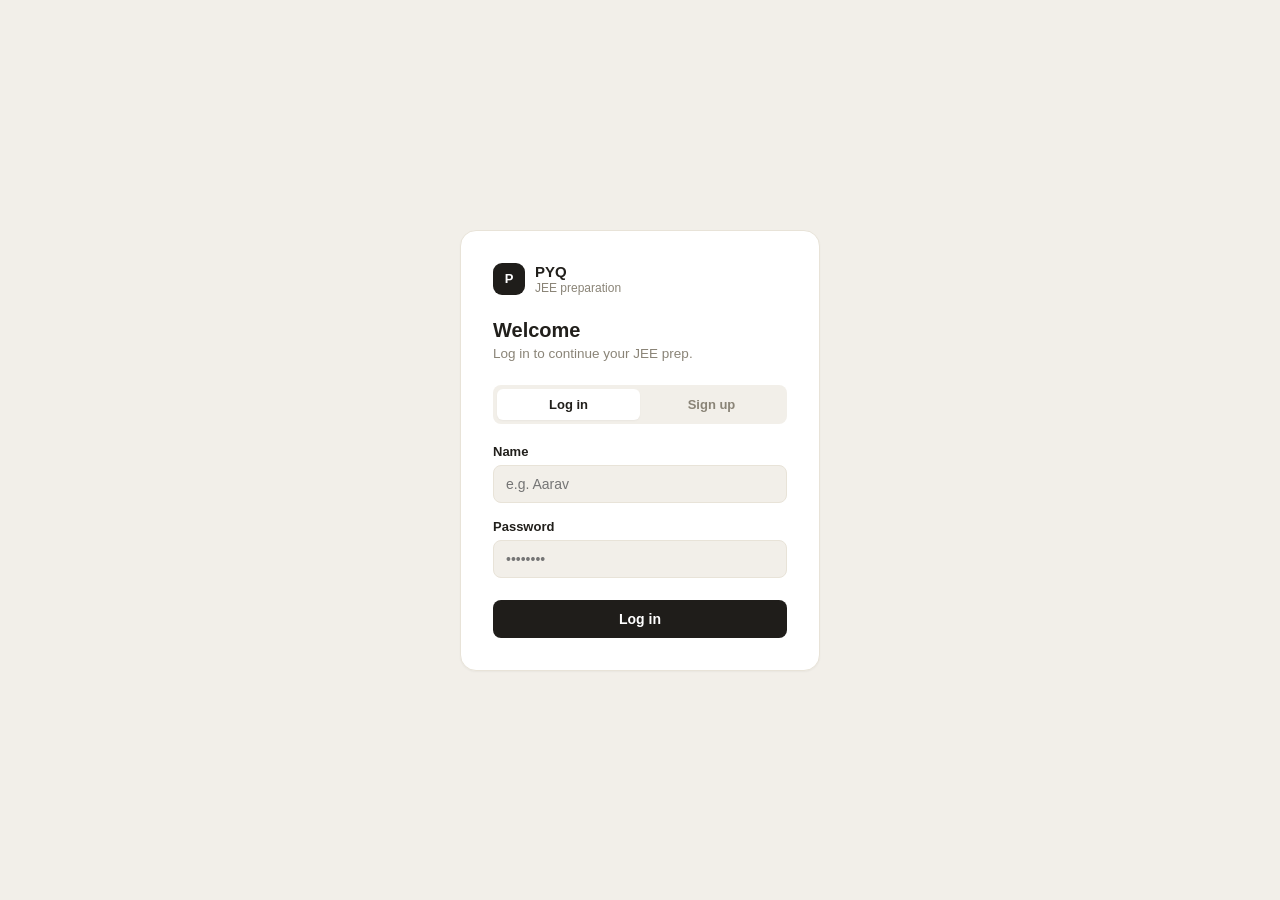
==== frontend/pages/profile.html @ 4448c102 "feat: add login and dashboard navigation" ====
<!doctype html>
<html lang="en">
<head>
  <meta charset="UTF-8" />
  <meta name="viewport" content="width=device-width, initial-scale=1.0" />
  <title>PYQ · Profile</title>
  <link rel="stylesheet" href="../css/global.css" />
  <link rel="stylesheet" href="../css/dashboard.css" />
</head>
<body data-page="profile">
  <div class="app-shell">
    <aside class="sidebar">
      <div class="sidebar-brand">
        <div class="sidebar-brand-mark">P</div>
        <div>
          <div class="sidebar-brand-title">PYQ</div>
          <div class="sidebar-brand-subtitle">JEE preparation</div>
        </div>
      </div>

      <nav class="sidebar-nav">
        <a class="sidebar-link" data-nav-page="dashboard" href="dashboard.html">
          <span class="sidebar-link-icon">
            <svg width="16" height="16" viewBox="0 0 24 24" fill="none" stroke="currentColor" stroke-width="2"><rect x="3" y="3" width="7" height="9" rx="1.5"/><rect x="14" y="3" width="7" height="5" rx="1.5"/><rect x="14" y="12" width="7" height="9" rx="1.5"/><rect x="3" y="16" width="7" height="5" rx="1.5"/></svg>
          </span>
          Dashboard
        </a>
        <a class="sidebar-link" data-nav-page="pyq-explorer" href="pyq-explorer.html">
          <span class="sidebar-link-icon">
            <svg width="16" height="16" viewBox="0 0 24 24" fill="none" stroke="currentColor" stroke-width="2"><circle cx="11" cy="11" r="7"/><path d="M21 21l-4.3-4.3"/></svg>
          </span>
          PYQ Explorer
        </a>
        <a class="sidebar-link" data-nav-page="practice" href="practice.html">
          <span class="sidebar-link-icon">
            <svg width="16" height="16" viewBox="0 0 24 24" fill="none" stroke="currentColor" stroke-width="2"><polygon points="6 3 20 12 6 21 6 3"/></svg>
          </span>
          Practice
        </a>
        <a class="sidebar-link" data-nav-page="intelligence" href="intelligence.html">
          <span class="sidebar-link-icon">
            <svg width="16" height="16" viewBox="0 0 24 24" fill="none" stroke="currentColor" stroke-width="2"><path d="M12 3l1.8 4.6L18 9l-4.2 1.4L12 15l-1.8-4.6L6 9l4.2-1.4L12 3z"/></svg>
          </span>
          AI Intelligence
        </a>
        <a class="sidebar-link" data-nav-page="progress" href="progress.html">
          <span class="sidebar-link-icon">
            <svg width="16" height="16" viewBox="0 0 24 24" fill="none" stroke="currentColor" stroke-width="2"><path d="M3 17l6-6 4 4 8-8"/><path d="M14 7h7v7"/></svg>
          </span>
          Progress
        </a>
        <a class="sidebar-link" data-nav-page="profile" href="profile.html">
          <span class="sidebar-link-icon">
            <svg width="16" height="16" viewBox="0 0 24 24" fill="none" stroke="currentColor" stroke-width="2"><circle cx="12" cy="8" r="4"/><path d="M4 21c1.5-4 6-6 8-6s6.5 2 8 6"/></svg>
          </span>
          Profile
        </a>
      </nav>

      <div class="sidebar-footer">
        <a class="sidebar-user" href="profile.html">
          <span class="sidebar-user-avatar" data-user-initials>?</span>
          <span>
            <div class="sidebar-user-name" data-user-name>there</div>
            <div class="sidebar-user-target">Target: JEE Advanced</div>
          </span>
        </a>
      </div>
    </aside>

    <main class="main">
      <div class="topbar">
        <div>
          <h1 class="topbar-greeting">Profile</h1>
          <p class="topbar-subtitle">Your account for this prototype session.</p>
        </div>
      </div>

      <section class="card" style="max-width: 420px;">
        <div class="card-header">
          <h3 class="card-title">Signed in as</h3>
        </div>
        <div style="display:flex;align-items:center;gap:14px;margin-bottom:22px;">
          <span class="sidebar-user-avatar" data-user-initials style="width:48px;height:48px;font-size:15px;">?</span>
          <div>
            <div style="font-weight:700;font-size:15px;" data-user-name>there</div>
            <div class="sidebar-user-target">Target: JEE Advanced</div>
          </div>
        </div>
        <p style="color: var(--text-muted); font-size: 13.5px; margin-bottom: 20px;">
          This is a presentation prototype: your name is kept only in this browser's
          localStorage, there is no account on the server, and no password is checked.
        </p>
        <button class="btn btn-secondary" type="button" data-logout>Log out</button>
      </section>
    </main>
  </div>

  <script src="../js/auth.js"></script>
  <script>
    document.addEventListener("DOMContentLoaded", () => window.PyqAuth.initProtectedPage());
  </script>
</body>
</html>
---- frontend/css/global.css ----
:root {
  --bg: #f2efe9;
  --surface: #ffffff;
  --border: #e8e3d8;
  --text: #211f1b;
  --text-muted: #8a8477;
  --text-soft: #57534a;
  --accent: #1f1d1a;
  --accent-contrast: #ffffff;
  --radius-lg: 16px;
  --radius-md: 12px;
  --radius-sm: 8px;
  --shadow-card: 0 1px 2px rgba(33, 31, 27, 0.04);
}

* {
  box-sizing: border-box;
}

body {
  margin: 0;
  font-family: "Segoe UI", -apple-system, BlinkMacSystemFont, Roboto, Helvetica, Arial, sans-serif;
  background: var(--bg);
  color: var(--text);
}

a {
  color: inherit;
  text-decoration: none;
}

button {
  font-family: inherit;
}

/* App shell: fixed sidebar + scrollable main content */
.app-shell {
  display: flex;
  min-height: 100vh;
}

.sidebar {
  width: 240px;
  flex-shrink: 0;
  background: var(--surface);
  border-right: 1px solid var(--border);
  display: flex;
  flex-direction: column;
  padding: 24px 16px;
  position: sticky;
  top: 0;
  height: 100vh;
}

.sidebar-brand {
  display: flex;
  align-items: center;
  gap: 10px;
  padding: 0 8px 24px;
}

.sidebar-brand-mark {
  width: 32px;
  height: 32px;
  border-radius: 9px;
  background: var(--accent);
  color: var(--accent-contrast);
  display: flex;
  align-items: center;
  justify-content: center;
  font-weight: 700;
  font-size: 13px;
}

.sidebar-brand-title {
  font-weight: 700;
  font-size: 15px;
  line-height: 1.2;
}

.sidebar-brand-subtitle {
  font-size: 12px;
  color: var(--text-muted);
}

.sidebar-nav {
  display: flex;
  flex-direction: column;
  gap: 2px;
  flex: 1;
}

.sidebar-link {
  display: flex;
  align-items: center;
  gap: 10px;
  padding: 10px 12px;
  border-radius: var(--radius-sm);
  font-size: 14px;
  color: var(--text-soft);
  font-weight: 500;
}

.sidebar-link:hover {
  background: var(--bg);
}

.sidebar-link.active {
  background: var(--accent);
  color: var(--accent-contrast);
}

.sidebar-link-icon {
  width: 18px;
  height: 18px;
  display: inline-flex;
  align-items: center;
  justify-content: center;
  flex-shrink: 0;
}

.sidebar-footer {
  border-top: 1px solid var(--border);
  padding-top: 16px;
  margin-top: 16px;
}

.sidebar-user {
  display: flex;
  align-items: center;
  gap: 10px;
  padding: 6px 8px;
  border-radius: var(--radius-sm);
  width: 100%;
  background: none;
  border: none;
  cursor: pointer;
  text-align: left;
}

.sidebar-user:hover {
  background: var(--bg);
}

.sidebar-user-avatar {
  width: 34px;
  height: 34px;
  border-radius: 50%;
  background: var(--accent);
  color: var(--accent-contrast);
  display: flex;
  align-items: center;
  justify-content: center;
  font-size: 12px;
  font-weight: 700;
  flex-shrink: 0;
}

.sidebar-user-name {
  font-size: 13px;
  font-weight: 600;
}

.sidebar-user-target {
  font-size: 11px;
  color: var(--text-muted);
}

.main {
  flex: 1;
  padding: 28px 36px 48px;
  min-width: 0;
}

.topbar {
  display: flex;
  align-items: center;
  justify-content: space-between;
  margin-bottom: 28px;
}

.topbar-greeting {
  font-size: 24px;
  font-weight: 700;
  margin: 0 0 4px;
}

.topbar-subtitle {
  margin: 0;
  color: var(--text-muted);
  font-size: 14px;
}

.topbar-actions {
  display: flex;
  gap: 10px;
}

.icon-button {
  width: 38px;
  height: 38px;
  border-radius: 50%;
  border: 1px solid var(--border);
  background: var(--surface);
  display: flex;
  align-items: center;
  justify-content: center;
  cursor: pointer;
}

.icon-button:hover {
  background: var(--bg);
}

.card {
  background: var(--surface);
  border: 1px solid var(--border);
  border-radius: var(--radius-lg);
  box-shadow: var(--shadow-card);
  padding: 22px;
}

.card-header {
  display: flex;
  align-items: center;
  justify-content: space-between;
  margin-bottom: 14px;
}

.card-title {
  font-size: 15px;
  font-weight: 700;
  margin: 0;
}

.card-link {
  font-size: 13px;
  font-weight: 600;
  color: var(--text-soft);
}

.card-link:hover {
  text-decoration: underline;
}

.page-placeholder {
  display: flex;
  flex-direction: column;
  align-items: flex-start;
  gap: 8px;
  padding: 48px;
}

.page-placeholder h2 {
  margin: 0;
  font-size: 20px;
}

.page-placeholder p {
  margin: 0;
  color: var(--text-muted);
  max-width: 460px;
}

.btn {
  display: inline-flex;
  align-items: center;
  justify-content: center;
  gap: 8px;
  border-radius: var(--radius-sm);
  padding: 10px 18px;
  font-size: 14px;
  font-weight: 600;
  cursor: pointer;
  border: 1px solid transparent;
}

.btn-primary {
  background: var(--accent);
  color: var(--accent-contrast);
}

.btn-primary:hover {
  opacity: 0.9;
}

.btn-secondary {
  background: var(--surface);
  border-color: var(--border);
  color: var(--text);
}

.btn-secondary:hover {
  background: var(--bg);
}
---- frontend/css/dashboard.css ----
.mission-card {
  margin-bottom: 20px;
  display: flex;
  justify-content: space-between;
  gap: 24px;
}

.mission-card-main {
  flex: 1;
  min-width: 0;
}

.mission-badge {
  display: inline-block;
  font-size: 11px;
  font-weight: 700;
  letter-spacing: 0.04em;
  text-transform: uppercase;
  color: var(--text-muted);
  margin-bottom: 10px;
}

.mission-title {
  font-size: 14px;
  font-weight: 700;
  color: var(--text-soft);
  margin: 0 0 6px;
}

.mission-heading {
  font-size: 22px;
  font-weight: 700;
  margin: 0 0 10px;
  line-height: 1.3;
}

.mission-description {
  margin: 0 0 18px;
  color: var(--text-muted);
  font-size: 14px;
  line-height: 1.6;
  max-width: 560px;
}

.mission-stats {
  display: flex;
  flex-direction: column;
  gap: 14px;
  min-width: 170px;
  border-left: 1px solid var(--border);
  padding-left: 24px;
}

.mission-stat-label {
  font-size: 11px;
  text-transform: uppercase;
  letter-spacing: 0.04em;
  color: var(--text-muted);
  margin-bottom: 2px;
}

.mission-stat-value {
  font-size: 14px;
  font-weight: 700;
}

.mission-pill {
  align-self: flex-start;
  background: var(--bg);
  border-radius: 999px;
  padding: 4px 12px;
  font-size: 12px;
  font-weight: 700;
}

.dashboard-grid {
  display: grid;
  grid-template-columns: repeat(3, 1fr);
  gap: 20px;
}

.trend-list,
.recent-list,
.progress-list {
  list-style: none;
  margin: 0;
  padding: 0;
  display: flex;
  flex-direction: column;
  gap: 14px;
}

.trend-row {
  display: flex;
  align-items: center;
  justify-content: space-between;
  font-size: 13.5px;
}

.trend-row-count {
  font-weight: 700;
  color: var(--text-soft);
}

.recent-item {
  display: flex;
  align-items: center;
  justify-content: space-between;
  gap: 10px;
  padding: 8px 0;
  border-bottom: 1px solid var(--border);
}

.recent-item:last-child {
  border-bottom: none;
  padding-bottom: 0;
}

.recent-item-title {
  font-size: 13.5px;
  font-weight: 600;
  margin: 0 0 2px;
}

.recent-item-meta {
  font-size: 12px;
  color: var(--text-muted);
  margin: 0;
}

.recent-item-arrow {
  color: var(--text-muted);
  flex-shrink: 0;
}

.progress-card-subtitle {
  font-size: 12.5px;
  color: var(--text-muted);
  margin: -8px 0 14px;
}

.progress-row {
  display: flex;
  flex-direction: column;
  gap: 6px;
}

.progress-row-top {
  display: flex;
  align-items: center;
  justify-content: space-between;
  font-size: 13px;
  font-weight: 600;
}

.progress-bar-track {
  height: 6px;
  border-radius: 999px;
  background: var(--bg);
  overflow: hidden;
}

.progress-bar-fill {
  height: 100%;
  border-radius: 999px;
  background: var(--accent);
}

.intelligence-form {
  display: flex;
  flex-direction: column;
  gap: 12px;
}

.intelligence-textarea {
  width: 100%;
  min-height: 90px;
  padding: 12px 14px;
  border-radius: var(--radius-sm);
  border: 1px solid var(--border);
  background: var(--bg);
  font-family: inherit;
  font-size: 14px;
  resize: vertical;
}

.intelligence-textarea:focus {
  outline: 2px solid var(--accent);
  outline-offset: 1px;
}

.intelligence-status {
  font-size: 12.5px;
  color: var(--text-muted);
  min-height: 16px;
}

.intelligence-status.visible-error {
  color: #b5452d;
}

.intelligence-answer-box {
  margin-top: 18px;
  padding-top: 18px;
  border-top: 1px solid var(--border);
  font-size: 14px;
  line-height: 1.6;
  white-space: pre-wrap;
}

@media (max-width: 1080px) {
  .dashboard-grid {
    grid-template-columns: 1fr;
  }

  .mission-card {
    flex-direction: column;
  }

  .mission-stats {
    border-left: none;
    border-top: 1px solid var(--border);
    padding-left: 0;
    padding-top: 16px;
    flex-direction: row;
    flex-wrap: wrap;
  }
}
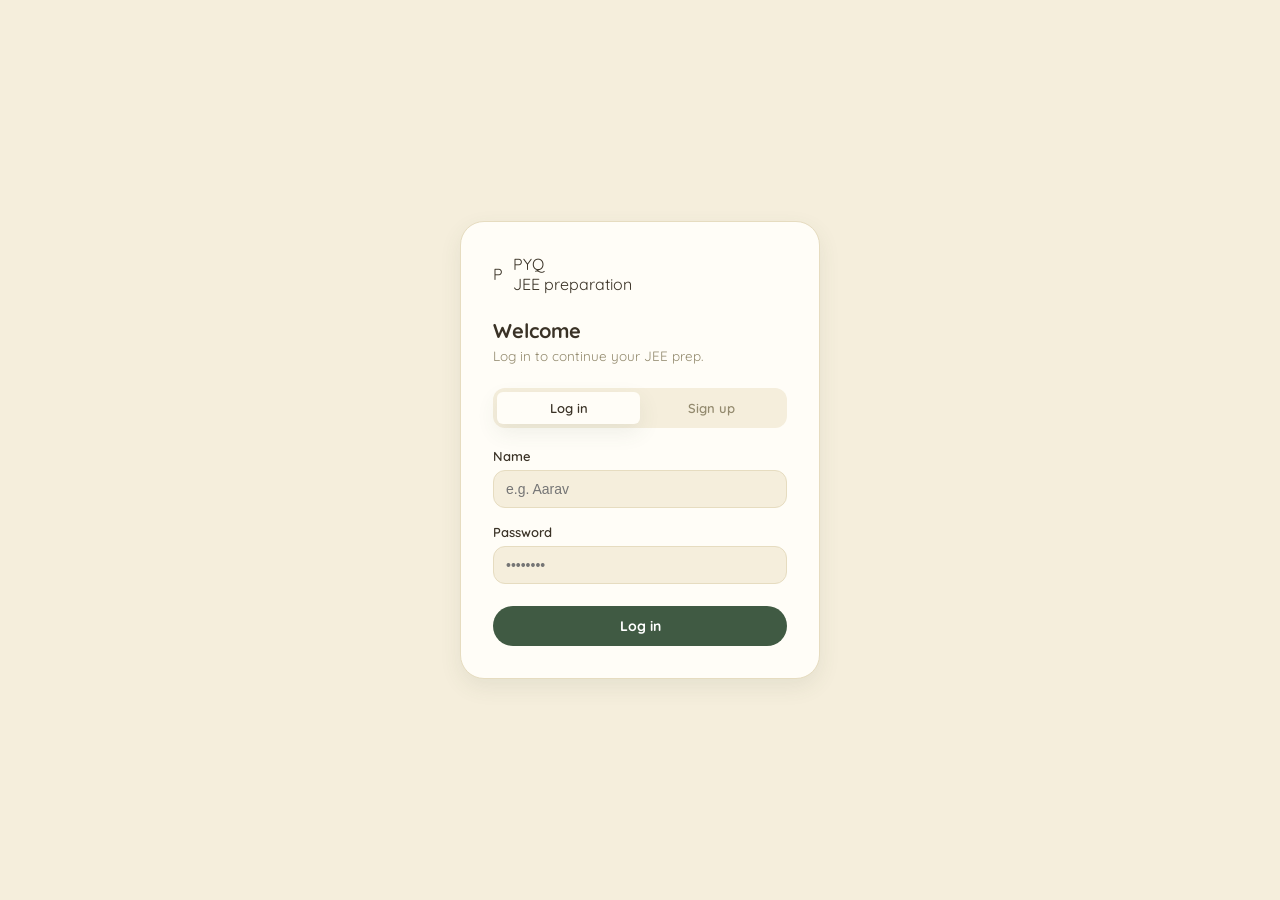
==== commit 7ff3bae5: "add docker and map" ====
--- a/frontend/pages/profile.html
+++ b/frontend/pages/profile.html
@@ -19,51 +19,42 @@
       </div>
 
       <nav class="sidebar-nav">
-        <a class="sidebar-link" data-nav-page="dashboard" href="dashboard.html">
+        <a class="sidebar-link" data-nav-page="home" href="home.html" data-tooltip="Learning World" aria-label="Learning World">
           <span class="sidebar-link-icon">
-            <svg width="16" height="16" viewBox="0 0 24 24" fill="none" stroke="currentColor" stroke-width="2"><rect x="3" y="3" width="7" height="9" rx="1.5"/><rect x="14" y="3" width="7" height="5" rx="1.5"/><rect x="14" y="12" width="7" height="9" rx="1.5"/><rect x="3" y="16" width="7" height="5" rx="1.5"/></svg>
+            <svg width="20" height="20" viewBox="0 0 24 24" fill="none" stroke="currentColor" stroke-width="2"><circle cx="12" cy="12" r="9"/><polygon points="16 8 14 14 8 16 10 10 16 8"/></svg>
           </span>
-          Dashboard
+          <span class="sr-only">Learning World</span>
         </a>
-        <a class="sidebar-link" data-nav-page="pyq-explorer" href="pyq-explorer.html">
+        <a class="sidebar-link" data-nav-page="materials" href="materials.html" data-tooltip="My Materials" aria-label="My Materials">
           <span class="sidebar-link-icon">
-            <svg width="16" height="16" viewBox="0 0 24 24" fill="none" stroke="currentColor" stroke-width="2"><circle cx="11" cy="11" r="7"/><path d="M21 21l-4.3-4.3"/></svg>
+            <svg width="20" height="20" viewBox="0 0 24 24" fill="none" stroke="currentColor" stroke-width="2"><path d="M3 7a2 2 0 0 1 2-2h4l2 2h8a2 2 0 0 1 2 2v7a2 2 0 0 1-2 2H5a2 2 0 0 1-2-2z"/></svg>
           </span>
-          PYQ Explorer
+          <span class="sr-only">My Materials</span>
         </a>
-        <a class="sidebar-link" data-nav-page="practice" href="practice.html">
+        <a class="sidebar-link" data-nav-page="learn" href="learn.html" data-tooltip="Learn" aria-label="Learn">
           <span class="sidebar-link-icon">
-            <svg width="16" height="16" viewBox="0 0 24 24" fill="none" stroke="currentColor" stroke-width="2"><polygon points="6 3 20 12 6 21 6 3"/></svg>
+            <svg width="20" height="20" viewBox="0 0 24 24" fill="none" stroke="currentColor" stroke-width="2"><path d="M12 3l1.8 4.6L18 9l-4.2 1.4L12 15l-1.8-4.6L6 9l4.2-1.4L12 3z"/></svg>
           </span>
-          Practice
+          <span class="sr-only">Learn</span>
         </a>
-        <a class="sidebar-link" data-nav-page="intelligence" href="intelligence.html">
+        <a class="sidebar-link" data-nav-page="pyq-explorer" href="pyq-explorer.html" data-tooltip="PYQ Explorer" aria-label="PYQ Explorer">
           <span class="sidebar-link-icon">
-            <svg width="16" height="16" viewBox="0 0 24 24" fill="none" stroke="currentColor" stroke-width="2"><path d="M12 3l1.8 4.6L18 9l-4.2 1.4L12 15l-1.8-4.6L6 9l4.2-1.4L12 3z"/></svg>
+            <svg width="20" height="20" viewBox="0 0 24 24" fill="none" stroke="currentColor" stroke-width="2"><circle cx="11" cy="11" r="7"/><path d="M21 21l-4.3-4.3"/></svg>
           </span>
-          AI Intelligence
+          <span class="sr-only">PYQ Explorer</span>
         </a>
-        <a class="sidebar-link" data-nav-page="progress" href="progress.html">
+        <a class="sidebar-link" data-nav-page="progress" href="progress.html" data-tooltip="My Progress" aria-label="My Progress">
           <span class="sidebar-link-icon">
-            <svg width="16" height="16" viewBox="0 0 24 24" fill="none" stroke="currentColor" stroke-width="2"><path d="M3 17l6-6 4 4 8-8"/><path d="M14 7h7v7"/></svg>
+            <svg width="20" height="20" viewBox="0 0 24 24" fill="none" stroke="currentColor" stroke-width="2"><path d="M3 17l6-6 4 4 8-8"/><path d="M14 7h7v7"/></svg>
           </span>
-          Progress
-        </a>
-        <a class="sidebar-link" data-nav-page="profile" href="profile.html">
-          <span class="sidebar-link-icon">
-            <svg width="16" height="16" viewBox="0 0 24 24" fill="none" stroke="currentColor" stroke-width="2"><circle cx="12" cy="8" r="4"/><path d="M4 21c1.5-4 6-6 8-6s6.5 2 8 6"/></svg>
-          </span>
-          Profile
+          <span class="sr-only">My Progress</span>
         </a>
       </nav>
 
       <div class="sidebar-footer">
-        <a class="sidebar-user" href="profile.html">
+        <a class="sidebar-user" href="profile.html" data-tooltip="Profile" aria-label="Profile">
           <span class="sidebar-user-avatar" data-user-initials>?</span>
-          <span>
-            <div class="sidebar-user-name" data-user-name>there</div>
-            <div class="sidebar-user-target">Target: JEE Advanced</div>
-          </span>
+          <span class="sidebar-user-name sr-only" data-user-name>there</span>
         </a>
       </div>
     </aside>
--- a/frontend/css/global.css
+++ b/frontend/css/global.css
@@ -1,25 +1,50 @@
+@import url("https://fonts.googleapis.com/css2?family=Quicksand:wght@500;600;700&display=swap");
+
 :root {
-  --bg: #f2efe9;
-  --surface: #ffffff;
-  --border: #e8e3d8;
-  --text: #211f1b;
-  --text-muted: #8a8477;
-  --text-soft: #57534a;
-  --accent: #1f1d1a;
+  --bg: #f5eedc;
+  --surface: #fffdf7;
+  --surface-soft: #fbf4e3;
+  --border: #e6dcc0;
+  --text: #3a3226;
+  --text-muted: #938a6e;
+  --text-soft: #5b5340;
+  --accent: #405a43;
+  --accent-soft: #8fa889;
+  --accent-soft-bg: rgba(143, 168, 137, 0.22);
   --accent-contrast: #ffffff;
-  --radius-lg: 16px;
-  --radius-md: 12px;
-  --radius-sm: 8px;
-  --shadow-card: 0 1px 2px rgba(33, 31, 27, 0.04);
+  --yellow: #f3d783;
+  --sky: #a9d0e8;
+  --pink: #e9b9c2;
+  --error: #c96a4e;
+  --success: #3f7a52;
+  --radius-lg: 24px;
+  --radius-md: 16px;
+  --radius-sm: 12px;
+  --shadow-card: 0 8px 22px rgba(64, 90, 67, 0.09);
+
+  /* Floating nav toolbar: dark/translucent + muted gold, independent of
+     the light content palette above since it floats over every page. */
+  --toolbar-bg: rgba(19, 17, 13, 0.78);
+  --toolbar-border: rgba(201, 162, 77, 0.3);
+  --toolbar-icon: #efe6d2;
+  --toolbar-icon-muted: #a79c82;
+  --toolbar-gold: #c9a24d;
+  --toolbar-gold-glow: rgba(201, 162, 77, 0.55);
+  --toolbar-active-bg: rgba(201, 162, 77, 0.16);
 }
 
 * {
   box-sizing: border-box;
 }
 
+html,
+body {
+  height: 100%;
+}
+
 body {
   margin: 0;
-  font-family: "Segoe UI", -apple-system, BlinkMacSystemFont, Roboto, Helvetica, Arial, sans-serif;
+  font-family: "Quicksand", "Segoe UI", -apple-system, BlinkMacSystemFont, Roboto, sans-serif;
   background: var(--bg);
   color: var(--text);
 }
@@ -33,142 +58,187 @@
   font-family: inherit;
 }
 
-/* App shell: fixed sidebar + scrollable main content */
+.sr-only {
+  position: absolute;
+  width: 1px;
+  height: 1px;
+  padding: 0;
+  margin: -1px;
+  overflow: hidden;
+  clip: rect(0, 0, 0, 0);
+  white-space: nowrap;
+  border: 0;
+}
+
+/* App shell: .sidebar is now `position: fixed` (see below), taken
+   completely out of flow, so .main naturally fills 100% of the shell
+   on its own -- no layout math needed between the two. */
 .app-shell {
   display: flex;
   min-height: 100vh;
 }
 
+/* Floating bottom-center pill nav -- dark glass + muted gold, overlays
+   every page (light content pages and the dark map alike) rather than
+   reserving layout space. */
 .sidebar {
-  width: 240px;
+  position: fixed;
+  bottom: 22px;
+  left: 50%;
+  transform: translateX(-50%);
+  width: auto;
+  height: auto;
+  display: flex;
+  flex-direction: row;
+  align-items: center;
+  gap: 4px;
+  padding: 8px;
+  border-radius: 999px;
+  background: var(--toolbar-bg);
+  border: 1px solid var(--toolbar-border);
+  box-shadow: 0 18px 40px rgba(0, 0, 0, 0.35), 0 2px 10px rgba(0, 0, 0, 0.25);
+  backdrop-filter: blur(16px);
+  -webkit-backdrop-filter: blur(16px);
+  z-index: 50;
+}
+
+.sidebar-brand {
+  display: none;
+}
+
+.sidebar-nav {
+  display: flex;
+  flex-direction: row;
+  align-items: center;
+  gap: 4px;
+}
+
+.sidebar-link {
+  position: relative;
+  display: flex;
+  align-items: center;
+  justify-content: center;
+  width: 44px;
+  height: 44px;
+  border-radius: 50%;
+  color: var(--toolbar-icon-muted);
+  transition: color 0.15s ease, background 0.15s ease, box-shadow 0.15s ease;
+}
+
+.sidebar-link:hover {
+  background: rgba(239, 230, 210, 0.08);
+  color: var(--toolbar-icon);
+}
+
+.sidebar-link.active {
+  color: var(--toolbar-gold);
+  background: var(--toolbar-active-bg);
+  box-shadow: 0 0 0 1.5px var(--toolbar-gold), 0 0 16px var(--toolbar-gold-glow);
+}
+
+.sidebar-link-icon {
+  width: 20px;
+  height: 20px;
+  display: inline-flex;
+  align-items: center;
+  justify-content: center;
   flex-shrink: 0;
-  background: var(--surface);
-  border-right: 1px solid var(--border);
-  display: flex;
-  flex-direction: column;
-  padding: 24px 16px;
-  position: sticky;
-  top: 0;
-  height: 100vh;
-}
-
-.sidebar-brand {
-  display: flex;
-  align-items: center;
-  gap: 10px;
-  padding: 0 8px 24px;
-}
-
-.sidebar-brand-mark {
-  width: 32px;
-  height: 32px;
-  border-radius: 9px;
-  background: var(--accent);
-  color: var(--accent-contrast);
-  display: flex;
-  align-items: center;
-  justify-content: center;
-  font-weight: 700;
-  font-size: 13px;
-}
-
-.sidebar-brand-title {
-  font-weight: 700;
-  font-size: 15px;
-  line-height: 1.2;
-}
-
-.sidebar-brand-subtitle {
-  font-size: 12px;
-  color: var(--text-muted);
-}
-
-.sidebar-nav {
-  display: flex;
-  flex-direction: column;
-  gap: 2px;
-  flex: 1;
-}
-
-.sidebar-link {
-  display: flex;
-  align-items: center;
-  gap: 10px;
-  padding: 10px 12px;
-  border-radius: var(--radius-sm);
-  font-size: 14px;
-  color: var(--text-soft);
-  font-weight: 500;
-}
-
-.sidebar-link:hover {
-  background: var(--bg);
-}
-
-.sidebar-link.active {
-  background: var(--accent);
-  color: var(--accent-contrast);
-}
-
-.sidebar-link-icon {
-  width: 18px;
-  height: 18px;
-  display: inline-flex;
-  align-items: center;
-  justify-content: center;
-  flex-shrink: 0;
+}
+
+/* Custom tooltip, shown above each icon (the nav is a horizontal
+   bottom bar now) on hover/focus. */
+.sidebar-link::after {
+  content: attr(data-tooltip);
+  position: absolute;
+  bottom: calc(100% + 12px);
+  left: 50%;
+  transform: translateX(-50%);
+  background: var(--toolbar-bg);
+  border: 1px solid var(--toolbar-border);
+  color: var(--toolbar-icon);
+  padding: 5px 11px;
+  border-radius: 8px;
+  font-size: 11.5px;
+  font-weight: 600;
+  white-space: nowrap;
+  opacity: 0;
+  pointer-events: none;
+  transition: opacity 0.15s ease;
+  z-index: 20;
+}
+
+.sidebar-link:hover::after,
+.sidebar-link:focus-visible::after {
+  opacity: 1;
 }
 
 .sidebar-footer {
-  border-top: 1px solid var(--border);
-  padding-top: 16px;
-  margin-top: 16px;
+  display: flex;
+  align-items: center;
 }
 
 .sidebar-user {
-  display: flex;
-  align-items: center;
-  gap: 10px;
-  padding: 6px 8px;
-  border-radius: var(--radius-sm);
-  width: 100%;
+  position: relative;
+  display: flex;
+  align-items: center;
+  justify-content: center;
+  width: 44px;
+  height: 44px;
+  border-radius: 50%;
   background: none;
   border: none;
   cursor: pointer;
-  text-align: left;
-}
-
-.sidebar-user:hover {
-  background: var(--bg);
+}
+
+.sidebar-user::after {
+  content: attr(data-tooltip);
+  position: absolute;
+  bottom: calc(100% + 12px);
+  left: 50%;
+  transform: translateX(-50%);
+  background: var(--toolbar-bg);
+  border: 1px solid var(--toolbar-border);
+  color: var(--toolbar-icon);
+  padding: 5px 11px;
+  border-radius: 8px;
+  font-size: 11.5px;
+  font-weight: 600;
+  white-space: nowrap;
+  opacity: 0;
+  pointer-events: none;
+  transition: opacity 0.15s ease;
+  z-index: 20;
+}
+
+.sidebar-user:hover::after,
+.sidebar-user:focus-visible::after {
+  opacity: 1;
 }
 
 .sidebar-user-avatar {
-  width: 34px;
-  height: 34px;
+  width: 32px;
+  height: 32px;
   border-radius: 50%;
-  background: var(--accent);
-  color: var(--accent-contrast);
-  display: flex;
-  align-items: center;
-  justify-content: center;
-  font-size: 12px;
+  background: var(--toolbar-gold);
+  color: #1a1812;
+  display: flex;
+  align-items: center;
+  justify-content: center;
+  font-size: 11px;
   font-weight: 700;
   flex-shrink: 0;
 }
 
-.sidebar-user-name {
-  font-size: 13px;
-  font-weight: 600;
-}
-
-.sidebar-user-target {
-  font-size: 11px;
-  color: var(--text-muted);
+/* Name/target text is kept for a11y and for the profile page's own
+   larger reuse of this markup, hidden only inside the floating pill. */
+.sidebar .sidebar-user-name,
+.sidebar .sidebar-user-target {
+  display: none;
 }
 
 .main {
   flex: 1;
-  padding: 28px 36px 48px;
+  padding: 28px 36px 120px;
   min-width: 0;
 }
 
@@ -209,7 +279,7 @@
 }
 
 .icon-button:hover {
-  background: var(--bg);
+  background: var(--accent-soft-bg);
 }
 
 .card {
@@ -236,7 +306,7 @@
 .card-link {
   font-size: 13px;
   font-weight: 600;
-  color: var(--text-soft);
+  color: var(--accent);
 }
 
 .card-link:hover {
@@ -267,10 +337,10 @@
   align-items: center;
   justify-content: center;
   gap: 8px;
-  border-radius: var(--radius-sm);
-  padding: 10px 18px;
+  border-radius: 999px;
+  padding: 10px 20px;
   font-size: 14px;
-  font-weight: 600;
+  font-weight: 700;
   cursor: pointer;
   border: 1px solid transparent;
 }
@@ -281,7 +351,7 @@
 }
 
 .btn-primary:hover {
-  opacity: 0.9;
+  background: #344b37;
 }
 
 .btn-secondary {
@@ -291,5 +361,40 @@
 }
 
 .btn-secondary:hover {
-  background: var(--bg);
-}
+  background: var(--accent-soft-bg);
+}
+
+/* Narrow screens: same floating pill everywhere, just a touch more
+   compact so it comfortably fits 6 items under ~420px. */
+@media (max-width: 700px) {
+  .sidebar {
+    bottom: 14px;
+    gap: 2px;
+    padding: 6px;
+  }
+
+  .sidebar-link,
+  .sidebar-user {
+    width: 38px;
+    height: 38px;
+  }
+
+  .sidebar-link-icon {
+    width: 18px;
+    height: 18px;
+  }
+
+  .sidebar-user-avatar {
+    width: 28px;
+    height: 28px;
+  }
+
+  .sidebar-link::after,
+  .sidebar-user::after {
+    display: none;
+  }
+
+  .main {
+    padding: 20px 16px 110px;
+  }
+}
--- a/frontend/css/dashboard.css
+++ b/frontend/css/dashboard.css
@@ -196,7 +196,7 @@
 }
 
 .intelligence-status.visible-error {
-  color: #b5452d;
+  color: var(--error);
 }
 
 .intelligence-answer-box {
@@ -226,3 +226,222 @@
     flex-wrap: wrap;
   }
 }
+
+/* --- Shared across My Materials / Learn / PYQ Explorer / My Progress --- */
+
+.tab-bar {
+  display: flex;
+  gap: 6px;
+  background: var(--bg);
+  border-radius: var(--radius-sm);
+  padding: 4px;
+  margin-bottom: 20px;
+  width: fit-content;
+}
+
+.tab-button {
+  border: none;
+  background: none;
+  padding: 8px 18px;
+  font-size: 13.5px;
+  font-weight: 600;
+  color: var(--text-muted);
+  border-radius: 6px;
+  cursor: pointer;
+}
+
+.tab-button.active {
+  background: var(--surface);
+  color: var(--text);
+  box-shadow: var(--shadow-card);
+}
+
+.filter-row {
+  display: flex;
+  flex-wrap: wrap;
+  gap: 10px;
+  margin-bottom: 18px;
+}
+
+.filter-select {
+  padding: 8px 12px;
+  border-radius: var(--radius-sm);
+  border: 1px solid var(--border);
+  background: var(--surface);
+  font-size: 13px;
+  color: var(--text);
+  font-family: inherit;
+}
+
+.filter-chip {
+  display: inline-flex;
+  align-items: center;
+  border-radius: 999px;
+  padding: 5px 13px;
+  font-size: 12.5px;
+  font-weight: 600;
+  border: 1px solid var(--border);
+  background: var(--surface);
+  color: var(--text-soft);
+  cursor: pointer;
+}
+
+.filter-chip.active {
+  background: var(--accent);
+  border-color: var(--accent);
+  color: var(--accent-contrast);
+}
+
+.dna-chip {
+  display: inline-flex;
+  align-items: center;
+  border-radius: 999px;
+  padding: 3px 10px;
+  font-size: 11px;
+  font-weight: 700;
+  background: var(--bg);
+  color: var(--text-soft);
+  margin-right: 6px;
+  margin-bottom: 6px;
+}
+
+.materials-grid,
+.question-grid {
+  display: grid;
+  grid-template-columns: repeat(auto-fill, minmax(240px, 1fr));
+  gap: 16px;
+}
+
+.material-card,
+.question-card {
+  cursor: pointer;
+  transition: border-color 0.15s ease;
+}
+
+.material-card:hover,
+.question-card:hover {
+  border-color: var(--text-muted);
+}
+
+.material-card-title,
+.question-card-title {
+  font-size: 13.5px;
+  font-weight: 700;
+  margin: 0 0 6px;
+}
+
+.material-card-meta,
+.question-card-meta {
+  font-size: 12px;
+  color: var(--text-muted);
+  margin: 0 0 10px;
+}
+
+.question-card-snippet {
+  font-size: 13px;
+  color: var(--text-soft);
+  margin: 0 0 10px;
+  line-height: 1.5;
+}
+
+.upload-form {
+  display: flex;
+  align-items: center;
+  gap: 14px;
+  flex-wrap: wrap;
+}
+
+.chunk-item {
+  padding: 12px 0;
+  border-bottom: 1px solid var(--border);
+}
+
+.chunk-item:last-child {
+  border-bottom: none;
+}
+
+.chunk-item-page {
+  font-size: 11px;
+  font-weight: 700;
+  color: var(--text-muted);
+  text-transform: uppercase;
+  margin: 0 0 4px;
+}
+
+.chunk-item-text {
+  font-size: 13px;
+  color: var(--text-soft);
+  line-height: 1.6;
+  white-space: pre-wrap;
+  margin: 0;
+}
+
+.flashcard {
+  min-height: 180px;
+  display: flex;
+  flex-direction: column;
+  align-items: center;
+  justify-content: center;
+  text-align: center;
+  cursor: pointer;
+  padding: 32px 24px;
+}
+
+.flashcard-face {
+  font-size: 15px;
+  line-height: 1.6;
+}
+
+.flashcard-hint {
+  margin-top: 16px;
+  font-size: 12px;
+  color: var(--text-muted);
+}
+
+.quiz-feedback {
+  margin-top: 14px;
+  font-size: 13.5px;
+  font-weight: 600;
+}
+
+.quiz-feedback.is-correct {
+  color: var(--success);
+}
+
+.quiz-feedback.is-incorrect {
+  color: var(--error);
+}
+
+.quiz-score {
+  font-size: 28px;
+  font-weight: 700;
+  margin: 0 0 6px;
+}
+
+.checkpoint-badge {
+  display: inline-flex;
+  align-items: center;
+  gap: 6px;
+  border-radius: 999px;
+  padding: 5px 12px;
+  font-size: 12px;
+  font-weight: 700;
+  background: var(--accent);
+  color: var(--accent-contrast);
+  margin-right: 8px;
+  margin-bottom: 8px;
+}
+
+.xp-badge {
+  display: inline-flex;
+  align-items: baseline;
+  gap: 6px;
+  font-size: 22px;
+  font-weight: 700;
+}
+
+.xp-badge-unit {
+  font-size: 12px;
+  font-weight: 700;
+  color: var(--text-muted);
+}
